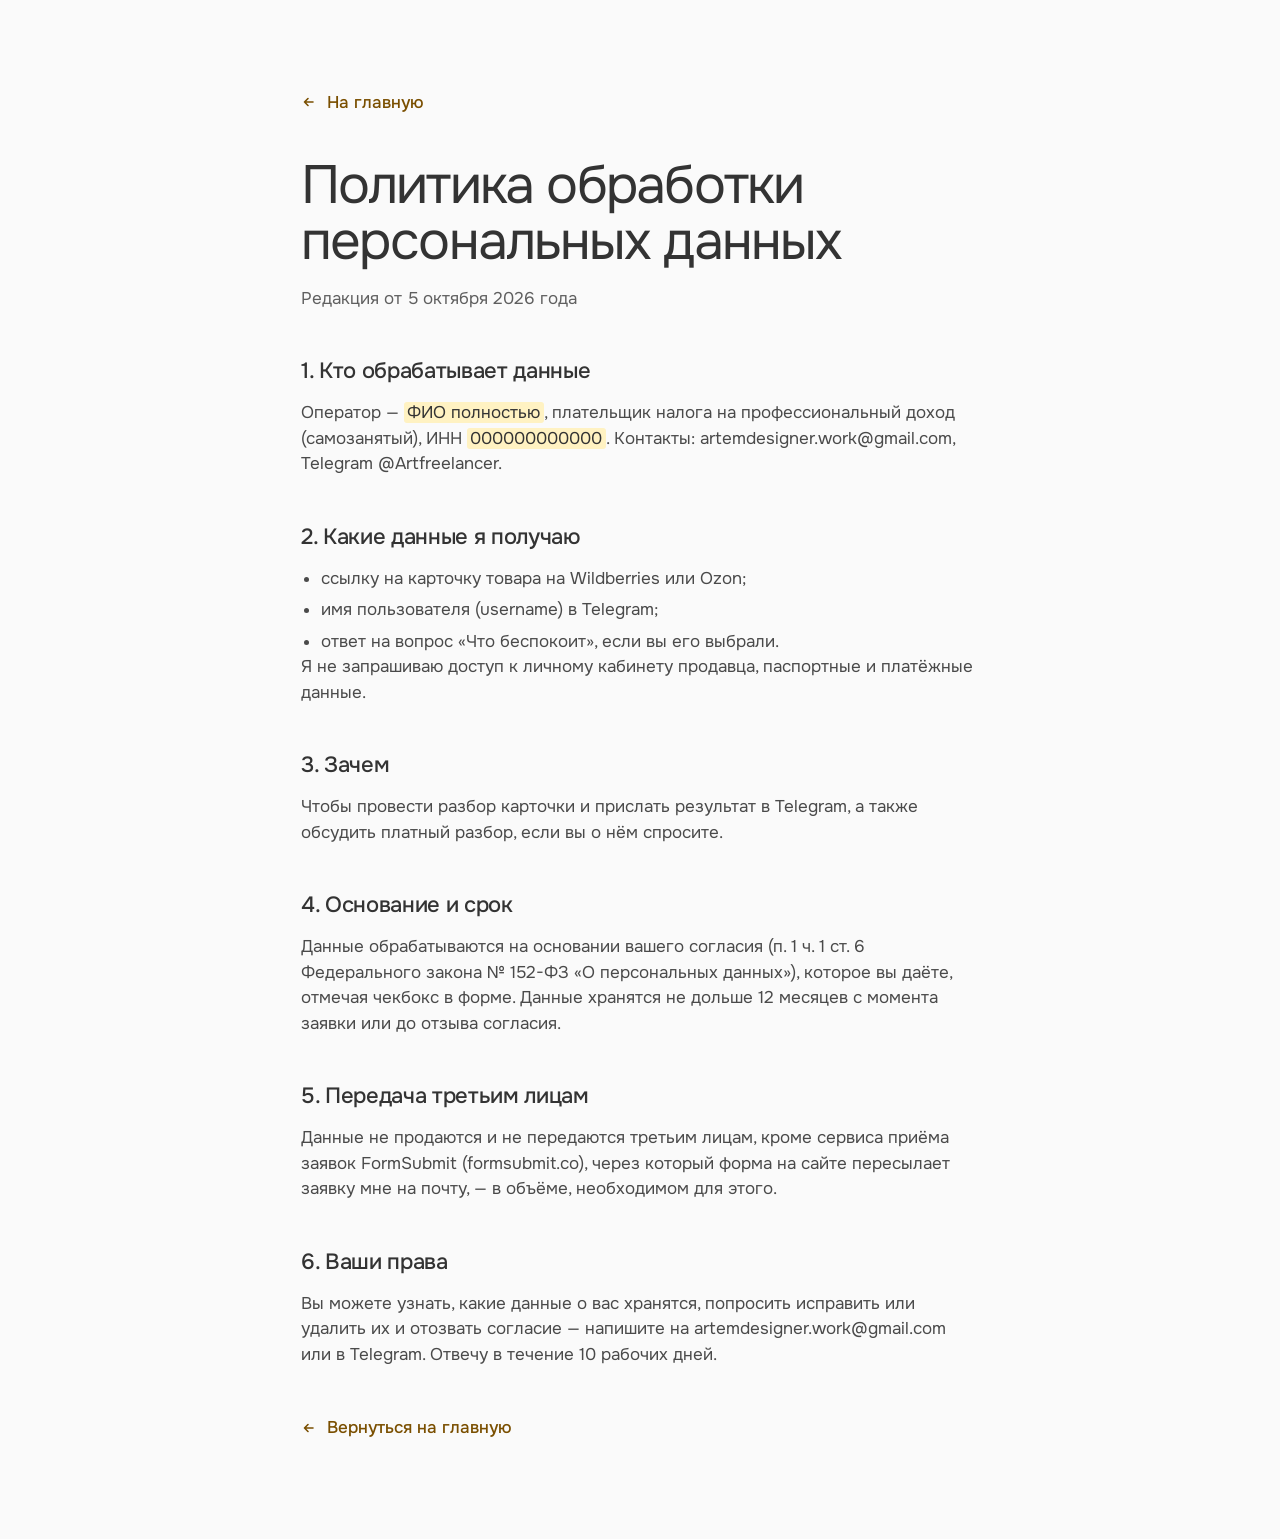
==== privacy.html @ 6dcbd2f5 "Landing: free WB/Ozon main-photo audit Static page (index.html, styles.css, app.js), data policy, re" ====
<!doctype html>
<html lang="ru">
<head>
<meta charset="utf-8">
<meta name="viewport" content="width=device-width, initial-scale=1">
<title>Политика обработки персональных данных</title>
<link rel="preconnect" href="https://fonts.googleapis.com">
<link rel="preconnect" href="https://fonts.gstatic.com" crossorigin>
<link href="https://fonts.googleapis.com/css2?family=Onest:wght@300;400;500&display=swap" rel="stylesheet">
<link rel="stylesheet" href="styles.css">
<style>
  .doc { max-width: 760px; margin: 0 auto; padding: clamp(48px, 7vw, 96px) var(--gutter) 96px; }
  .doc h1 { margin-bottom: 16px; }
  .doc h2 { font-size: 1.375rem; font-weight: 500; letter-spacing: -0.015em; margin: 44px 0 12px; }
  .doc p, .doc li { color: var(--ink-soft); }
  .doc p + p { margin-top: 12px; }
  .doc ul { list-style: disc; padding-left: 1.2em; display: grid; gap: 6px; }
  .doc .meta { color: var(--muted); }
  .doc mark { background: #fff2c2; color: var(--ink); padding: 0 .2em; border-radius: 3px; }
</style>
</head>
<body>
<main class="doc">
  <p style="margin-bottom:40px"><a class="arrow-link" href="index.html"><svg viewBox="0 0 16 16" aria-hidden="true"><path d="M12 8H3.5M7 4.5 3.5 8 7 11.5"/></svg>На главную</a></p>
  <h1 class="h2">Политика обработки персональных данных</h1>
  <p class="meta">Редакция от 5 октября 2026 года</p>

  <h2>1. Кто обрабатывает данные</h2>
  <p>Оператор — <mark>ФИО полностью</mark>, плательщик налога на профессиональный доход (самозанятый), ИНН <mark>000000000000</mark>. Контакты: artemdesigner.work@gmail.com, Telegram @Artfreelancer.</p>

  <h2>2. Какие данные я получаю</h2>
  <ul>
    <li>ссылку на карточку товара на Wildberries или Ozon;</li>
    <li>имя пользователя (username) в Telegram;</li>
    <li>ответ на вопрос «Что беспокоит», если вы его выбрали.</li>
  </ul>
  <p>Я не запрашиваю доступ к личному кабинету продавца, паспортные и платёжные данные.</p>

  <h2>3. Зачем</h2>
  <p>Чтобы провести разбор карточки и прислать результат в Telegram, а также обсудить платный разбор, если вы о нём спросите.</p>

  <h2>4. Основание и срок</h2>
  <p>Данные обрабатываются на основании вашего согласия (п. 1 ч. 1 ст. 6 Федерального закона № 152-ФЗ «О персональных данных»), которое вы даёте, отмечая чекбокс в форме. Данные хранятся не дольше 12 месяцев с момента заявки или до отзыва согласия.</p>

  <h2>5. Передача третьим лицам</h2>
  <p>Данные не продаются и не передаются третьим лицам, кроме сервиса приёма заявок FormSubmit (formsubmit.co), через который форма на сайте пересылает заявку мне на почту, — в объёме, необходимом для этого.</p>

  <h2>6. Ваши права</h2>
  <p>Вы можете узнать, какие данные о вас хранятся, попросить исправить или удалить их и отозвать согласие — напишите на artemdesigner.work@gmail.com или в Telegram. Отвечу в течение 10 рабочих дней.</p>

  <p style="margin-top:48px"><a class="arrow-link" href="index.html"><svg viewBox="0 0 16 16" aria-hidden="true"><path d="M12 8H3.5M7 4.5 3.5 8 7 11.5"/></svg>Вернуться на главную</a></p>
</main>
</body>
</html>
---- styles.css ----
/* Tokens ---------------------------------------------------------------- */
:root {
  --ground: #fafafa;
  --paper: #ffffff;
  --neutral: #dfdfdf;
  --neutral-deep: #cdcdcd;
  --ink: #333333;
  --ink-soft: #4a4a4a;
  --muted: #5f5f5f;
  --line: #d6d6d6;
  --accent: #9b6400;
  --accent-hover: #845500;
  --accent-text: #7a4f00;     /* accent for small text on light and neutral grounds */
  --on-accent: #ffffff;
  --on-accent-soft: #fdf8f0;  /* secondary text on accent (≥4.5:1 on #9b6400) */
  --accent-line: rgba(255, 255, 255, .28);
  --error: #a3341f;

  --font: "Onest", "Helvetica Neue", Helvetica, Arial, sans-serif;
  --font-display: "Fira Sans Extra Condensed", "Onest", "Arial Narrow", sans-serif;

  --gutter: clamp(16px, 3.2vw, 48px);
  --inset: clamp(8px, 1vw, 14px);
  --max: 1440px;
  --section: clamp(96px, 12vw, 176px);
  --ease: cubic-bezier(.16, 1, .3, 1);

  color-scheme: light;
}

/* Base ------------------------------------------------------------------ */
*, *::before, *::after { box-sizing: border-box; }
html { scroll-behavior: smooth; scroll-padding-top: 24px; -webkit-text-size-adjust: 100%; }
body {
  margin: 0;
  background: var(--ground);
  color: var(--ink);
  font: 400 17px/1.5 var(--font);
  -webkit-font-smoothing: antialiased;
  text-rendering: optimizeLegibility;
  caret-color: var(--accent);
  scrollbar-color: var(--neutral-deep) var(--ground);
}
::selection { background: var(--accent); color: #fff; }
[hidden] { display: none !important; }
img { display: block; max-width: 100%; height: auto; }
h1, h2, h3, p, ol, ul, figure { margin: 0; }
ol, ul { padding: 0; list-style: none; }
a { color: inherit; text-underline-offset: .22em; text-decoration-thickness: 1px; }
button { font: inherit; color: inherit; }
:focus-visible { outline: 2px solid var(--accent); outline-offset: 3px; border-radius: 6px; }

.skip {
  position: absolute; left: 12px; top: -60px; z-index: 100;
  background: var(--ink); color: #fff; padding: 10px 16px; border-radius: 999px; text-decoration: none;
}
.skip:focus { top: 12px; }

/* Type ------------------------------------------------------------------ */
.h2 {
  font-size: clamp(2.1rem, 4.2vw, 3.75rem);
  line-height: 1.04;
  font-weight: 400;
  letter-spacing: -0.035em;
  text-wrap: balance;
}

/* Buttons --------------------------------------------------------------- */
.btn {
  --bg: var(--accent); --fg: #fff; --disc: #fff; --arrow: var(--accent); --hover: var(--accent-hover);
  display: inline-flex; align-items: center; gap: 14px;
  padding: 6px 6px 6px 22px;
  min-height: 48px;
  border: 0; border-radius: 999px;
  background: var(--bg); color: var(--fg);
  font-size: 16px; font-weight: 500; line-height: 1.2;
  text-decoration: none; cursor: pointer;
  transition: background-color .25s var(--ease), transform .25s var(--ease);
}
.btn:hover { background: var(--hover); }
.btn:active { transform: scale(.98); }
.btn__disc {
  flex: none; display: grid; place-items: center;
  width: 36px; height: 36px; border-radius: 50%;
  background: var(--disc);
  transition: transform .35s var(--ease);
}
.btn__disc svg { width: 16px; height: 16px; fill: none; stroke: var(--arrow); stroke-width: 1.8; stroke-linecap: round; stroke-linejoin: round; }
.btn:hover .btn__disc { transform: translateX(3px); }
.btn--sm { min-height: 40px; padding: 4px 4px 4px 16px; font-size: 15px; gap: 10px; }
.btn--sm .btn__disc { width: 30px; height: 30px; }
.btn--lg { min-height: 64px; padding: 8px 8px 8px 30px; font-size: 18px; gap: 20px; }
.btn--lg .btn__disc { width: 48px; height: 48px; }
.btn--lg .btn__disc svg { width: 20px; height: 20px; }
.btn--ink { --bg: var(--ink); --arrow: var(--ink); --hover: #1f1f1f; }
.btn--light { --bg: #fff; --fg: var(--accent-text); --disc: var(--accent); --arrow: #fff; --hover: #f6efe3; }
.btn[aria-busy="true"] { opacity: .7; pointer-events: none; }

.link {
  background: none; border: 0; padding: 0; cursor: pointer;
  color: var(--accent-text); text-decoration: underline; text-underline-offset: .22em;
}
.arrow-link {
  display: inline-flex; align-items: center; gap: 10px;
  color: var(--accent-text); font-weight: 500; text-decoration: none;
}
.arrow-link svg { width: 16px; height: 16px; fill: none; stroke: currentColor; stroke-width: 1.6; stroke-linecap: round; stroke-linejoin: round; }
.arrow-link:hover { text-decoration: underline; }

/* Hero: inset accent panel on a fine grid -------------------------------- */
.hero {
  position: relative;
  margin: var(--inset);
  min-height: calc(100svh - 2 * var(--inset));
  display: grid;
  grid-template-rows: auto auto 1fr auto;
  gap: clamp(16px, 2.4vh, 32px);
  padding: 0 clamp(16px, 3vw, 44px) clamp(16px, 2.6vh, 32px);
  border-radius: 10px;
  color: var(--on-accent);
  background-color: var(--accent);
  background-image:
    linear-gradient(to right, rgba(255,255,255,.09) 1px, transparent 1px),
    linear-gradient(to bottom, rgba(255,255,255,.09) 1px, transparent 1px);
  background-size: calc(100% / 16) 90px;
  background-position: -1px -1px;
}
.hero__nav {
  display: flex; justify-content: space-between; align-items: center; gap: 24px;
  padding: 18px 0 0;
}
.hero__links { display: flex; gap: clamp(16px, 2vw, 32px); font-size: 15px; font-weight: 500; }
.hero__links a { text-decoration: none; color: var(--on-accent); }
.hero__links a:hover { text-decoration: underline; }

.hero__title {
  font-family: var(--font-display);
  font-weight: 700;
  text-transform: uppercase;
  text-align: center;
  font-size: clamp(3rem, 7.4vw, 8rem);
  line-height: .86;
  letter-spacing: 0;
  text-wrap: balance;
  margin: clamp(8px, 2vh, 24px) auto 0;
}

.hero__stage {
  display: grid;
  grid-template-columns: minmax(0, 1fr) minmax(0, 1.2fr) minmax(0, 1fr);
  gap: clamp(20px, 3vw, 48px);
  align-items: start;
}
.hero__band {
  display: flex; align-items: center; justify-content: space-between; gap: 20px;
  padding: 18px 8px;
  border-top: 1px solid var(--accent-line);
  border-bottom: 1px solid var(--accent-line);
  margin-top: clamp(16px, 3vh, 36px);
}
.hero__band p { display: grid; gap: 4px; }
.hero__band strong { font-family: var(--font-display); font-weight: 600; text-transform: uppercase; font-size: clamp(1.25rem, 1.7vw, 1.6rem); line-height: 1; letter-spacing: .01em; }
.hero__band span { font-size: 15px; color: var(--on-accent-soft); }
.hero__band--right { text-align: right; }
.hero__icon { flex: none; width: 68px; height: 34px; fill: none; stroke: #fff; stroke-width: 1.3; stroke-linecap: round; stroke-linejoin: round; }

.hero__card {
  background: #fff;
  border-radius: 8px;
  padding: clamp(6px, .8vw, 12px);
  box-shadow: 0 28px 50px -28px rgba(0, 0, 0, .45);
  justify-self: center;
  width: 100%;
  max-width: min(560px, calc((100svh - 540px) * 1.5));
  position: relative;
}
.hero__card img { border-radius: 4px; width: 100%; }
.hero__card figcaption {
  position: absolute; left: 50%; bottom: -14px; transform: translateX(-50%);
  white-space: nowrap;
  padding: 6px 14px; border-radius: 999px;
  background: var(--ink); color: #fff; font-size: 13.5px; font-weight: 500;
}

.hero__foot {
  display: grid;
  grid-template-columns: minmax(0, 1fr) auto minmax(0, 1fr);
  align-items: end;
  gap: 24px;
}
.hero__badge {
  justify-self: start;
  display: grid; gap: 2px;
  padding: 10px 14px; border-radius: 8px;
  background: #fff; color: var(--accent-text);
  font-family: var(--font-display); font-weight: 700; font-size: 26px; line-height: 1;
}
.hero__badge span { font-family: var(--font); font-weight: 500; font-size: 13px; color: var(--ink-soft); }
.hero__cta { display: grid; justify-items: center; gap: 18px; text-align: center; }
.hero__sub { max-width: 52ch; font-size: clamp(1rem, 1.25vw, 1.125rem); line-height: 1.5; color: var(--on-accent); text-wrap: balance; }
.hero__down {
  justify-self: end;
  display: grid; place-items: center;
  width: 52px; height: 52px; border-radius: 8px;
  background: #fff; color: var(--accent);
  transition: transform .3s var(--ease);
}
.hero__down svg { width: 24px; height: 24px; fill: none; stroke: currentColor; stroke-width: 1.6; stroke-linecap: round; stroke-linejoin: round; }
.hero__down:hover { transform: translateY(3px); }

/* Apply form (under the hero) ------------------------------------------ */
.apply {
  max-width: var(--max); margin: 0 auto;
  padding: clamp(64px, 8vw, 120px) var(--gutter) 0;
}
.apply__head {
  display: grid;
  grid-template-columns: minmax(0, 7fr) minmax(0, 4.4fr);
  gap: clamp(24px, 5vw, 96px);
  align-items: end;
  margin-bottom: clamp(32px, 4vw, 56px);
}
.apply__aside { color: var(--muted); max-width: 44ch; }
.apply__form {
  display: grid;
  grid-template-columns: minmax(0, 1.5fr) minmax(0, 1fr);
  gap: 22px 20px;
  padding: clamp(22px, 3vw, 40px);
  border-radius: 22px;
  background: var(--neutral);
}
.field--chips, .apply__submit, .apply__status { grid-column: 1 / -1; }
.field { display: grid; gap: 7px; border: 0; padding: 0; margin: 0; min-width: 0; align-content: start; }
.field label, .field legend { font-size: 14px; font-weight: 500; color: var(--ink); padding: 0; }
.field legend { margin-bottom: 9px; }
.field legend span { color: var(--muted); font-weight: 400; }
.field input[type="url"], .field input[type="text"] {
  width: 100%;
  min-height: 52px;
  padding: 12px 16px;
  border: 1px solid transparent;
  border-radius: 12px;
  background: var(--paper);
  font: inherit; font-size: 16px; color: var(--ink);
  transition: border-color .2s, box-shadow .2s;
}
.field input::placeholder { color: #707070; }
.field input:hover { border-color: var(--neutral-deep); }
.field input:focus { outline: none; border-color: var(--accent); box-shadow: 0 0 0 3px rgba(155, 100, 0, .18); }
.field input[aria-invalid="true"] { border-color: var(--error); }
.field__error { font-size: 13.5px; line-height: 1.35; color: var(--error); }
.field__error:empty { display: none; }
.hp { position: absolute; left: -9999px; width: 1px; height: 1px; opacity: 0; }

.chips { display: flex; flex-wrap: wrap; gap: 8px; }
.chip { position: relative; cursor: pointer; }
.chip input { position: absolute; opacity: 0; inset: 0; margin: 0; cursor: pointer; }
.chip span {
  display: inline-block;
  padding: 10px 16px;
  border-radius: 999px;
  background: rgba(255, 255, 255, .6);
  border: 1px solid var(--neutral-deep);
  font-size: 15px; line-height: 1.2;
  transition: background-color .2s, color .2s, border-color .2s;
}
.chip:hover span { background: #fff; }
.chip input:checked + span { background: var(--ink); color: #fff; border-color: var(--ink); }
.chip input:focus-visible + span { outline: 2px solid var(--accent); outline-offset: 2px; }

.apply__submit {
  display: flex; justify-content: space-between; align-items: center; gap: 20px; flex-wrap: wrap;
  padding-top: 20px; border-top: 1px solid var(--neutral-deep);
}
.check { display: grid; grid-template-columns: 22px 1fr; gap: 12px; align-items: start; font-size: 14.5px; line-height: 1.4; color: var(--ink-soft); cursor: pointer; position: relative; }
.check input { position: absolute; opacity: 0; width: 22px; height: 22px; margin: 0; cursor: pointer; }
.check__box {
  width: 22px; height: 22px; border-radius: 6px;
  background: var(--paper); border: 1px solid var(--neutral-deep);
  display: grid; place-items: center;
  transition: background-color .2s, border-color .2s;
}
.check__box svg { width: 14px; height: 14px; fill: none; stroke: #fff; stroke-width: 2.2; stroke-linecap: round; stroke-linejoin: round; opacity: 0; transition: opacity .15s; }
.check input:checked + .check__box { background: var(--accent); border-color: var(--accent); }
.check input:checked + .check__box svg { opacity: 1; }
.check input:focus-visible + .check__box { outline: 2px solid var(--accent); outline-offset: 2px; }
.check input[aria-invalid="true"] + .check__box { border-color: var(--error); }
.check a { color: var(--accent-text); }
.apply__status { font-size: 14.5px; color: var(--error); }
.apply__status:empty { display: none; }

.apply__done {
  display: grid; gap: 14px; justify-items: start;
  padding: clamp(28px, 3vw, 44px);
  border-radius: 22px; background: var(--neutral);
  outline: none;
}
.apply__done p { color: var(--ink-soft); max-width: 56ch; }
.apply__done-title { font-size: clamp(1.5rem, 2.2vw, 2rem); font-weight: 400; letter-spacing: -0.02em; }
.apply__tick { width: 48px; height: 48px; fill: none; stroke: var(--accent); stroke-width: 2; stroke-linecap: round; stroke-linejoin: round; }
.apply__tick path { stroke-dasharray: 40; stroke-dashoffset: 40; animation: tick .7s .15s var(--ease) forwards; }
@keyframes tick { to { stroke-dashoffset: 0; } }

/* Section heads --------------------------------------------------------- */
.section-head {
  display: grid;
  grid-template-columns: minmax(0, 7fr) minmax(0, 4.4fr);
  gap: clamp(24px, 5vw, 96px);
  align-items: end;
  margin-bottom: clamp(48px, 6vw, 88px);
}
.section-head__aside { color: var(--muted); max-width: 44ch; text-wrap: pretty; }

/* Case: report stack ---------------------------------------------------- */
.case { background: var(--neutral); margin-top: var(--section); }
.case__stage { height: 300vh; position: relative; }
.case__sticky {
  position: sticky; top: 0;
  height: 100vh;
  max-width: var(--max); margin: 0 auto;
  padding: clamp(24px, 4vh, 48px) var(--gutter);
  display: grid;
  grid-template-columns: minmax(260px, 360px) minmax(0, 1fr);
  gap: clamp(24px, 4vw, 72px);
  align-items: center;
}
.case__side { display: grid; gap: clamp(28px, 4vh, 48px); align-content: center; }
.case__head { display: grid; gap: 16px; }
.case__head .h2 { font-size: clamp(2rem, 3.2vw, 3rem); }
.case__intro { color: var(--muted); }

.case__index { display: grid; gap: 8px; justify-items: start; }
.pill {
  display: grid;
  grid-template-columns: 1fr auto;
  align-items: center;
  column-gap: 14px;
  text-align: left;
  max-width: 360px;
  padding: 10px 10px 10px 18px;
  border: 0; border-radius: 22px;
  background: rgba(51, 51, 51, .08);
  color: var(--ink);
  font-size: 15px; font-weight: 500;
  cursor: pointer;
  transition: background-color .45s var(--ease), color .45s var(--ease);
}
.pill:hover { background: rgba(51, 51, 51, .14); }
.pill__plus { position: relative; width: 22px; height: 22px; border-radius: 50%; background: rgba(255, 255, 255, .75); }
.pill__plus::before, .pill__plus::after {
  content: ""; position: absolute; left: 50%; top: 50%;
  width: 10px; height: 1.5px; background: currentColor; transform: translate(-50%, -50%);
  transition: transform .45s var(--ease);
}
.pill__plus::after { transform: translate(-50%, -50%) rotate(90deg); }
.pill__body {
  grid-column: 1 / -1;
  display: block; max-height: 0; overflow: hidden; opacity: 0;
  font-size: 15px; font-weight: 400; line-height: 1.45;
  transition: opacity .4s var(--ease) .08s;
}
.pill.is-active { background: var(--ink); color: #fff; padding: 14px 14px 18px 20px; }
.pill.is-active .pill__plus { background: rgba(255, 255, 255, .16); }
.pill.is-active .pill__plus::after { transform: translate(-50%, -50%) rotate(0deg); }
.pill.is-active .pill__body { max-height: 9em; opacity: 1; margin-top: 8px; color: rgba(255, 255, 255, .8); }

.case__deck { position: relative; height: min(100%, 78vh); perspective: 1600px; }
.slide {
  position: absolute;
  left: 50%; top: 40px;
  width: min(100%, calc((78vh - 40px) * 1350 / 1340));
  background: var(--paper);
  border-radius: 18px;
  overflow: hidden;
  box-shadow: 0 1px 2px rgba(0, 0, 0, .06), 0 24px 60px -24px rgba(0, 0, 0, .3);
  transform-origin: 50% 0%;
  transform: translate(-50%, 0);
  will-change: transform, opacity;
}
.slide img { width: 100%; height: auto; }
.slide__open { display: block; position: relative; cursor: zoom-in; }
.slide__cap, .slide__more { display: none; }
.slide__open::after {
  content: 'Открыть крупно'; position: absolute; right: 16px; bottom: 16px;
  padding: 7px 14px; border-radius: 999px; background: var(--ink); color: #fff; font-size: 13px; font-weight: 500;
  opacity: 0; transform: translateY(4px); transition: opacity .3s var(--ease), transform .3s var(--ease);
}
.slide__open:hover::after, .slide__open:focus-visible::after { opacity: 1; transform: none; }

/* Criteria -------------------------------------------------------------- */
.criteria, .price, .faq {
  max-width: var(--max); margin: 0 auto;
  padding: var(--section) var(--gutter) 0;
}
.groups { display: grid; grid-template-columns: repeat(4, minmax(0, 1fr)); gap: clamp(20px, 2.4vw, 40px); }
.group { border-top: 1px solid var(--ink); padding-top: 22px; }
.group h3 { font-size: clamp(1.25rem, 1.6vw, 1.5rem); line-height: 1.2; font-weight: 400; letter-spacing: -0.02em; min-height: 2.4em; text-wrap: balance; }
.group__lead { color: var(--muted); font-size: 15px; line-height: 1.45; margin: 10px 0 24px; min-height: 2.9em; }
.group ol { counter-reset: h; display: grid; }
.group:nth-child(2) ol { counter-reset: h 3; }
.group:nth-child(3) ol { counter-reset: h 6; }
.group:nth-child(4) ol { counter-reset: h 10; }
.group li {
  counter-increment: h;
  display: grid; grid-template-columns: 2.2em 1fr; gap: 6px;
  padding: 14px 0;
  border-top: 1px solid var(--line);
  color: var(--ink-soft);
  line-height: 1.4;
  text-wrap: pretty;
}
.group li::before { content: counter(h); color: var(--accent-text); font-variant-numeric: tabular-nums; font-size: 15px; padding-top: 1px; }

/* Pricing --------------------------------------------------------------- */
.plans { display: grid; grid-template-columns: repeat(2, minmax(0, 1fr)); gap: clamp(12px, 1.6vw, 24px); }
.plan {
  display: grid; grid-template-rows: auto auto 1fr auto; justify-items: start;
  padding: clamp(28px, 3.4vw, 52px);
  border-radius: 22px;
  background: var(--paper);
  box-shadow: inset 0 0 0 1px var(--line);
}
.plan__amount { font-size: clamp(4rem, 9vw, 8rem); line-height: .9; font-weight: 300; letter-spacing: -0.04em; font-variant-numeric: tabular-nums; }
.plan__name { font-size: clamp(1.25rem, 1.8vw, 1.625rem); font-weight: 400; letter-spacing: -0.02em; margin: 18px 0 32px; }
.ticks { display: grid; width: 100%; margin-bottom: 40px; }
.ticks li { position: relative; padding: 14px 0 14px 32px; border-top: 1px solid var(--line); line-height: 1.4; color: var(--ink-soft); }
.ticks li::before {
  content: ""; position: absolute; left: 0; top: 17px; width: 18px; height: 18px;
  background: currentColor; color: var(--accent);
  -webkit-mask: url("data:image/svg+xml,%3Csvg xmlns='http://www.w3.org/2000/svg' viewBox='0 0 18 18'%3E%3Cpath d='m3.5 9.5 3.5 3.5 7.5-8' fill='none' stroke='black' stroke-width='1.8' stroke-linecap='round' stroke-linejoin='round'/%3E%3C/svg%3E") center / contain no-repeat;
          mask: url("data:image/svg+xml,%3Csvg xmlns='http://www.w3.org/2000/svg' viewBox='0 0 18 18'%3E%3Cpath d='m3.5 9.5 3.5 3.5 7.5-8' fill='none' stroke='black' stroke-width='1.8' stroke-linecap='round' stroke-linejoin='round'/%3E%3C/svg%3E") center / contain no-repeat;
}
.plan--full { background: var(--accent); color: #fff; box-shadow: none; }
.plan--full .ticks li { color: var(--on-accent-soft); border-top-color: var(--accent-line); }
.plan--full .ticks li::before { color: #fff; }

/* About ----------------------------------------------------------------- */
.about { background: var(--neutral); margin-top: var(--section); }
.about__inner {
  max-width: var(--max); margin: 0 auto;
  padding: var(--section) var(--gutter);
  display: grid;
  grid-template-columns: minmax(0, 4fr) minmax(0, 3.4fr) minmax(0, 4.4fr);
  gap: clamp(24px, 4vw, 72px);
  align-items: start;
}
.about__photo { aspect-ratio: 4 / 5; border-radius: 18px; overflow: hidden; background: #1a1a1a; }
.about__photo img { width: 100%; height: 100%; object-fit: cover; object-position: 60% 30%; }
.about__text { display: grid; gap: 16px; max-width: 46ch; justify-items: start; }
.about__text p { color: var(--ink-soft); text-wrap: pretty; }
.about__text .about__name { font-size: clamp(1.75rem, 2.4vw, 2.25rem); line-height: 1.1; letter-spacing: -0.03em; color: var(--ink); }
.about__text .about__role { color: var(--muted); margin-top: -10px; margin-bottom: 12px; }
.about__text .about__honest { color: var(--muted); font-size: 15px; padding-top: 16px; border-top: 1px solid var(--neutral-deep); width: 100%; }

/* FAQ ------------------------------------------------------------------- */
.faq { display: grid; grid-template-columns: minmax(0, 4fr) minmax(0, 7.6fr); gap: clamp(24px, 5vw, 96px); align-items: start; }
.faq__list { border-bottom: 1px solid var(--line); }
.faq details { border-top: 1px solid var(--line); }
.faq summary {
  list-style: none;
  display: flex; justify-content: space-between; align-items: center; gap: 24px;
  padding: 26px 0;
  font-size: clamp(1.2rem, 1.7vw, 1.5rem);
  line-height: 1.25; letter-spacing: -0.02em;
  cursor: pointer;
  transition: color .2s;
}
.faq summary::-webkit-details-marker { display: none; }
.faq summary:hover { color: var(--accent-text); }
.faq__icon { position: relative; flex: none; width: 36px; height: 36px; border-radius: 50%; background: rgba(51, 51, 51, .07); transition: background-color .3s var(--ease); }
.faq__icon::before, .faq__icon::after {
  content: ""; position: absolute; left: 50%; top: 50%;
  width: 12px; height: 1.5px; background: var(--ink);
  transform: translate(-50%, -50%);
  transition: transform .4s var(--ease);
}
.faq__icon::after { transform: translate(-50%, -50%) rotate(90deg); }
.faq details[open] .faq__icon { background: var(--accent); }
.faq details[open] .faq__icon::before, .faq details[open] .faq__icon::after { background: #fff; }
.faq details[open] .faq__icon::after { transform: translate(-50%, -50%) rotate(0deg); }
.faq__a { display: grid; gap: 12px; padding: 0 64px 28px 0; color: var(--ink-soft); max-width: 62ch; }
.faq__a a { color: var(--accent-text); }

/* Close ----------------------------------------------------------------- */
.close {
  margin: var(--section) var(--gutter) 0;
  background: var(--accent);
  color: #fff;
  border-radius: 28px;
  padding: clamp(48px, 7vw, 112px) clamp(24px, 5vw, 80px);
  display: grid; gap: clamp(28px, 3vw, 44px); justify-items: start;
}
@media (min-width: 1537px) { .close { max-width: calc(var(--max) - 2 * var(--gutter)); margin-left: auto; margin-right: auto; } }
.close__title { font-size: clamp(2rem, 4.4vw, 4rem); line-height: 1.04; font-weight: 400; letter-spacing: -0.035em; max-width: 22ch; text-wrap: balance; }

/* Footer ---------------------------------------------------------------- */
.footer {
  max-width: var(--max); margin: 0 auto;
  padding: clamp(56px, 6vw, 88px) var(--gutter) 40px;
  display: grid; gap: 32px;
  font-size: 15px;
}
.footer__links { display: flex; flex-wrap: wrap; gap: 10px 40px; }
.footer__links a { text-decoration: none; }
.footer__links a:hover { color: var(--accent-text); text-decoration: underline; }
.footer__legal { padding-top: 24px; border-top: 1px solid var(--line); color: var(--muted); font-size: 13.5px; }

/* Responsive ------------------------------------------------------------ */
@media (max-width: 1100px) {
  .hero__links { display: none; }
  .hero__nav { justify-content: flex-end; }
  .hero__stage { grid-template-columns: minmax(0, 1fr) minmax(0, 1fr); }
  .hero__card { grid-column: 1 / -1; grid-row: 1; max-width: 560px; }
  .hero__band { margin-top: 0; }
  .groups { grid-template-columns: repeat(2, minmax(0, 1fr)); row-gap: 56px; }
  .about__inner { grid-template-columns: minmax(0, 1fr) minmax(0, 1.3fr); }
  .about__inner .h2 { grid-column: 1 / -1; }
  .faq { grid-template-columns: 1fr; }
}

@media (max-width: 860px) {
  .section-head, .apply__head { grid-template-columns: 1fr; align-items: start; }
  .hero__foot { grid-template-columns: 1fr; justify-items: center; }
  .hero__badge, .hero__down { display: none; }
  .apply__form { grid-template-columns: 1fr; }
  /* the stack becomes a plain sequence of slides with captions */
  .case { padding-top: var(--section); }
  .case__stage { height: auto; }
  .case__sticky { position: static; height: auto; grid-template-columns: 1fr; padding-bottom: var(--section); }
  .case__side { gap: 0; margin-bottom: 32px; }
  .case__index { display: none; }
  .case__deck { height: auto; display: grid; gap: 36px; perspective: none; }
  .slide { position: relative; left: auto; top: auto; width: 100%; transform: none !important; opacity: 1 !important; filter: none !important; clip-path: none !important; background: transparent; box-shadow: none; border-radius: 0; overflow: visible; }
  .slide__cap { display: block; font-size: 15px; line-height: 1.45; color: var(--ink-soft); margin: 0 0 10px; }
  .slide__open { border-radius: 14px; overflow: hidden; background: var(--paper); box-shadow: 0 1px 2px rgba(0,0,0,.06), 0 18px 40px -22px rgba(0,0,0,.3); }
  .slide__open::after { display: none; }
  .slide__more { display: inline-block; margin-top: 10px; color: var(--accent-text); font-size: 14.5px; font-weight: 500; }
  .plans { grid-template-columns: 1fr; }
  .footer__links { flex-direction: column; }
}

@media (max-width: 600px) {
  body { font-size: 16px; }
  .hero { border-radius: 8px; min-height: 0; padding-bottom: 28px; }
  .hero__title { font-size: clamp(2.6rem, 13.5vw, 3.6rem); line-height: .9; }
  .hero__stage { grid-template-columns: 1fr; gap: 0; }
  .hero__card { margin-bottom: 28px; }
  .hero__band { border-bottom: 0; padding: 14px 0; justify-content: flex-start; }
  .hero__band--right { flex-direction: row-reverse; justify-content: flex-end; text-align: left; border-bottom: 1px solid var(--accent-line); }
  .hero__icon { width: 56px; height: 28px; }
  .btn--lg { font-size: 16px; padding-left: 22px; gap: 14px; min-height: 58px; }
  .btn--lg .btn__disc { width: 44px; height: 44px; }
  .hero__cta .btn--lg, .close .btn--lg { width: 100%; justify-content: space-between; }
  .apply__submit { flex-direction: column; align-items: stretch; }
  .apply__submit .btn { justify-content: space-between; }
  .groups { grid-template-columns: 1fr; row-gap: 48px; }
  .group h3, .group__lead { min-height: 0; }
  .about__inner { grid-template-columns: 1fr; }
  .about__photo { max-width: 360px; }
  .faq__a { padding-right: 0; }
  .close { border-radius: 22px; }
}

@media (prefers-reduced-motion: reduce) {
  html { scroll-behavior: auto; }
  *, *::before, *::after { transition-duration: .01ms !important; animation-duration: .01ms !important; }
}
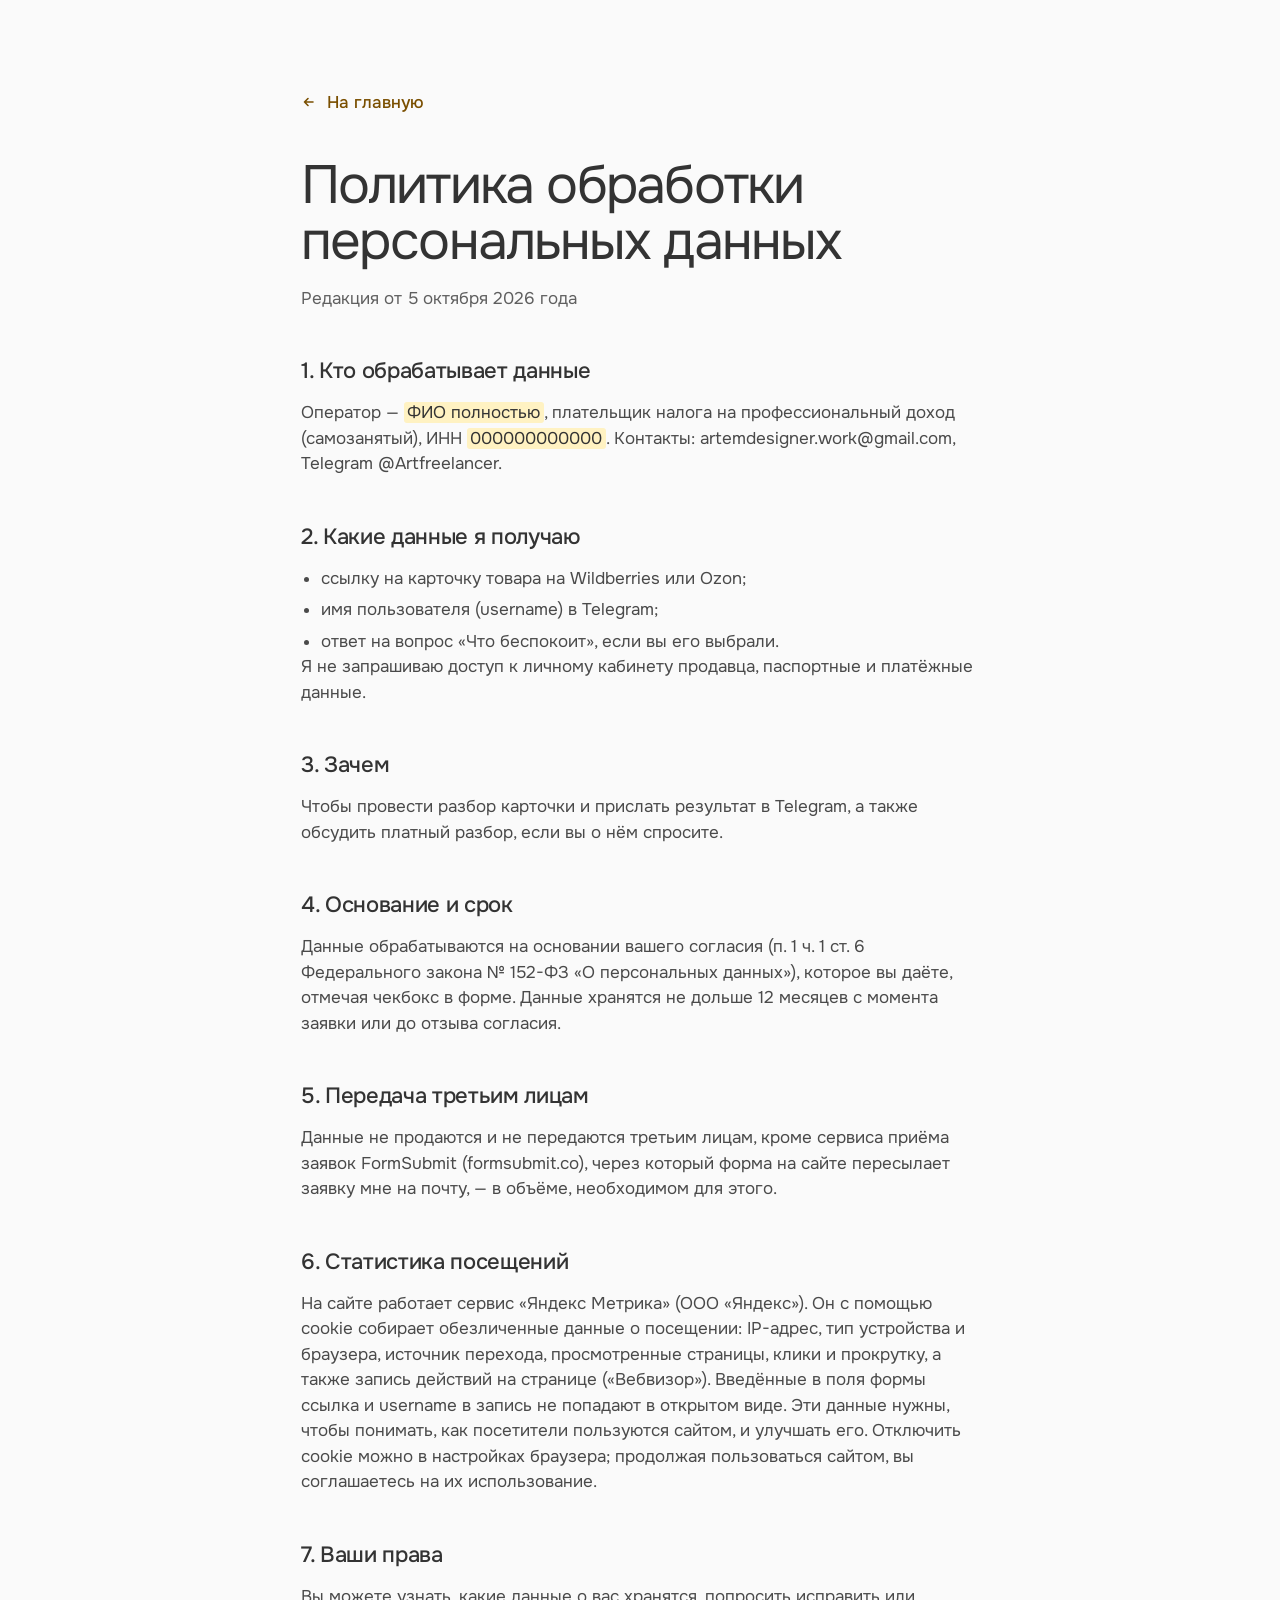
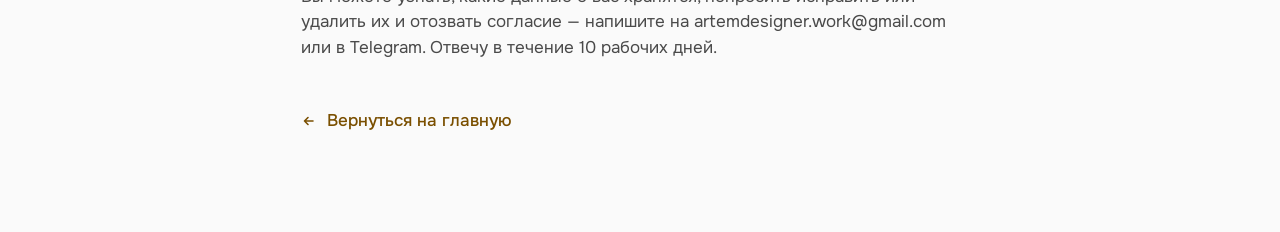
==== commit 6580d2e5: "Add Yandex.Metrika counter; disclose it in the privacy policy Form inputs carry ym-disable-keys so W" ====
--- a/privacy.html
+++ b/privacy.html
@@ -45,7 +45,10 @@
   <h2>5. Передача третьим лицам</h2>
   <p>Данные не продаются и не передаются третьим лицам, кроме сервиса приёма заявок FormSubmit (formsubmit.co), через который форма на сайте пересылает заявку мне на почту, — в объёме, необходимом для этого.</p>
 
-  <h2>6. Ваши права</h2>
+  <h2>6. Статистика посещений</h2>
+  <p>На сайте работает сервис «Яндекс Метрика» (ООО «Яндекс»). Он с помощью cookie собирает обезличенные данные о посещении: IP-адрес, тип устройства и браузера, источник перехода, просмотренные страницы, клики и прокрутку, а также запись действий на странице («Вебвизор»). Введённые в поля формы ссылка и username в запись не попадают в открытом виде. Эти данные нужны, чтобы понимать, как посетители пользуются сайтом, и улучшать его. Отключить cookie можно в настройках браузера; продолжая пользоваться сайтом, вы соглашаетесь на их использование.</p>
+
+  <h2>7. Ваши права</h2>
   <p>Вы можете узнать, какие данные о вас хранятся, попросить исправить или удалить их и отозвать согласие — напишите на artemdesigner.work@gmail.com или в Telegram. Отвечу в течение 10 рабочих дней.</p>
 
   <p style="margin-top:48px"><a class="arrow-link" href="index.html"><svg viewBox="0 0 16 16" aria-hidden="true"><path d="M12 8H3.5M7 4.5 3.5 8 7 11.5"/></svg>Вернуться на главную</a></p>
